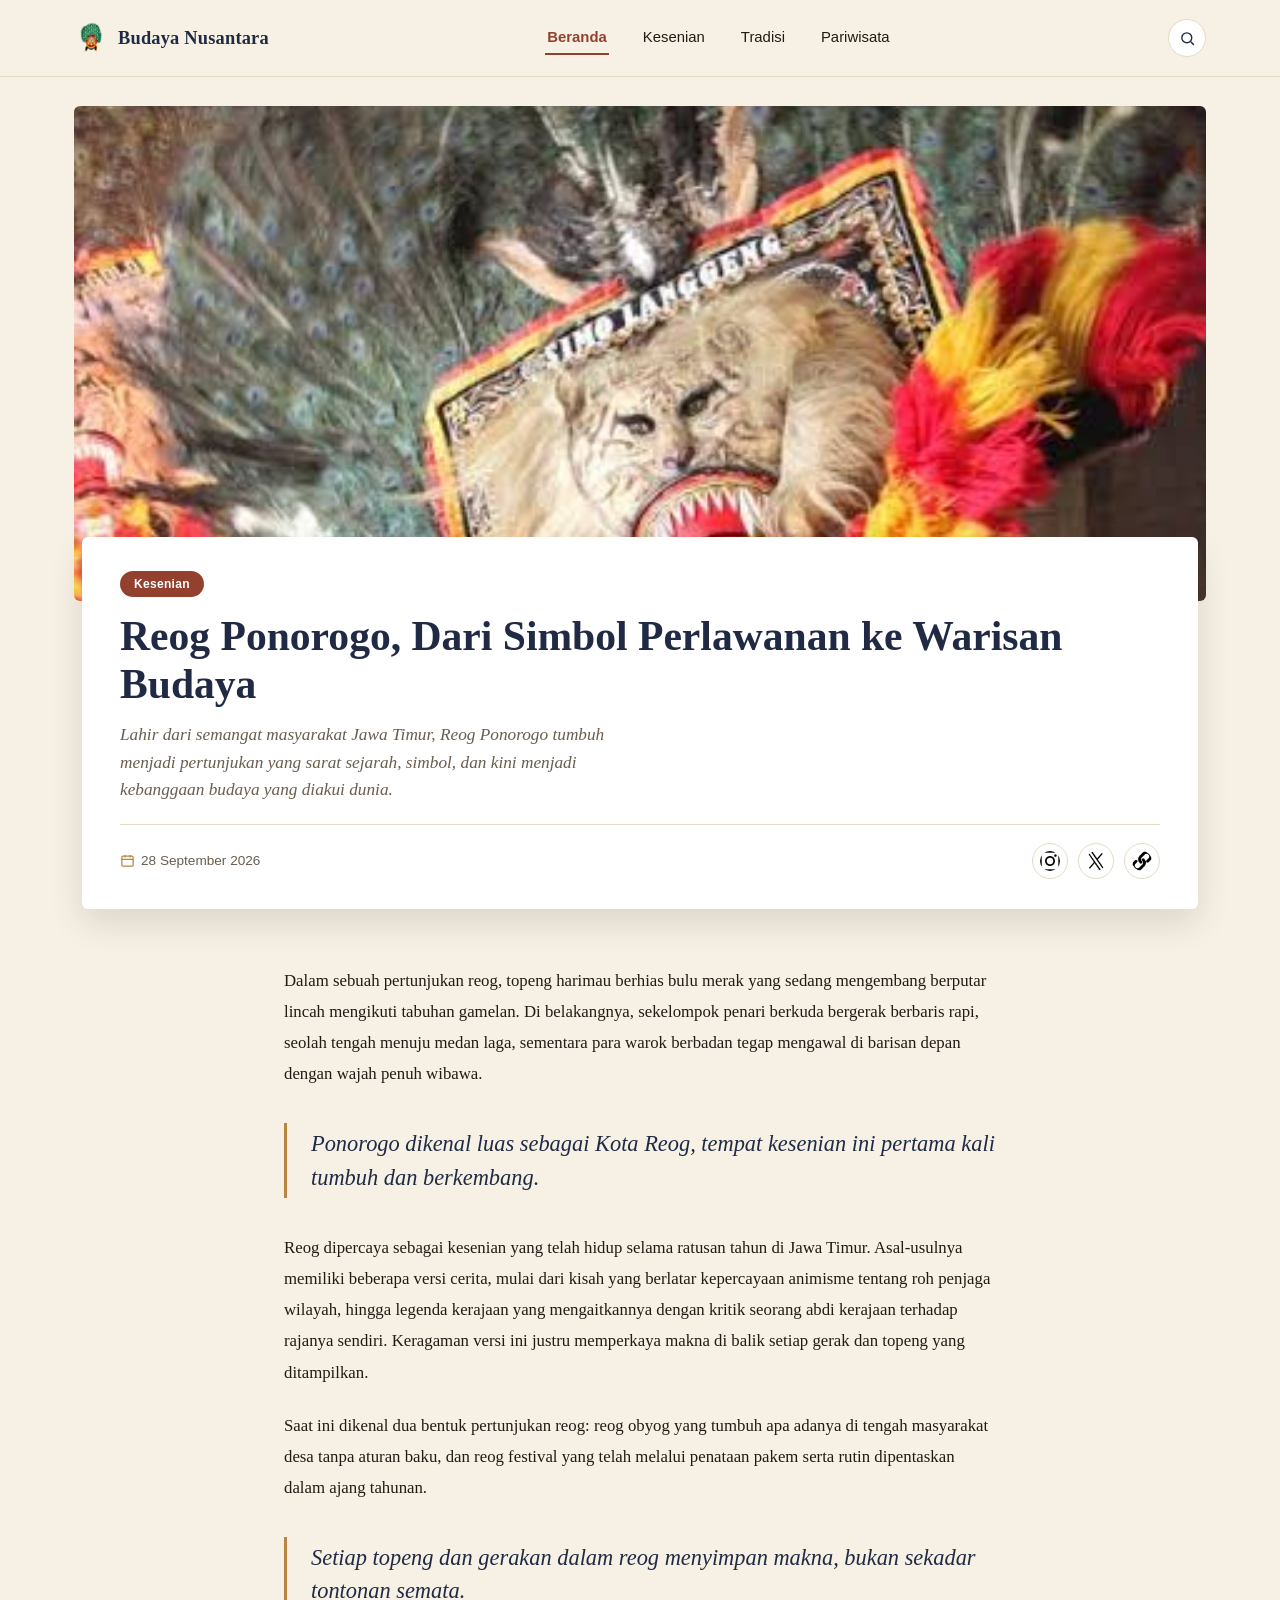
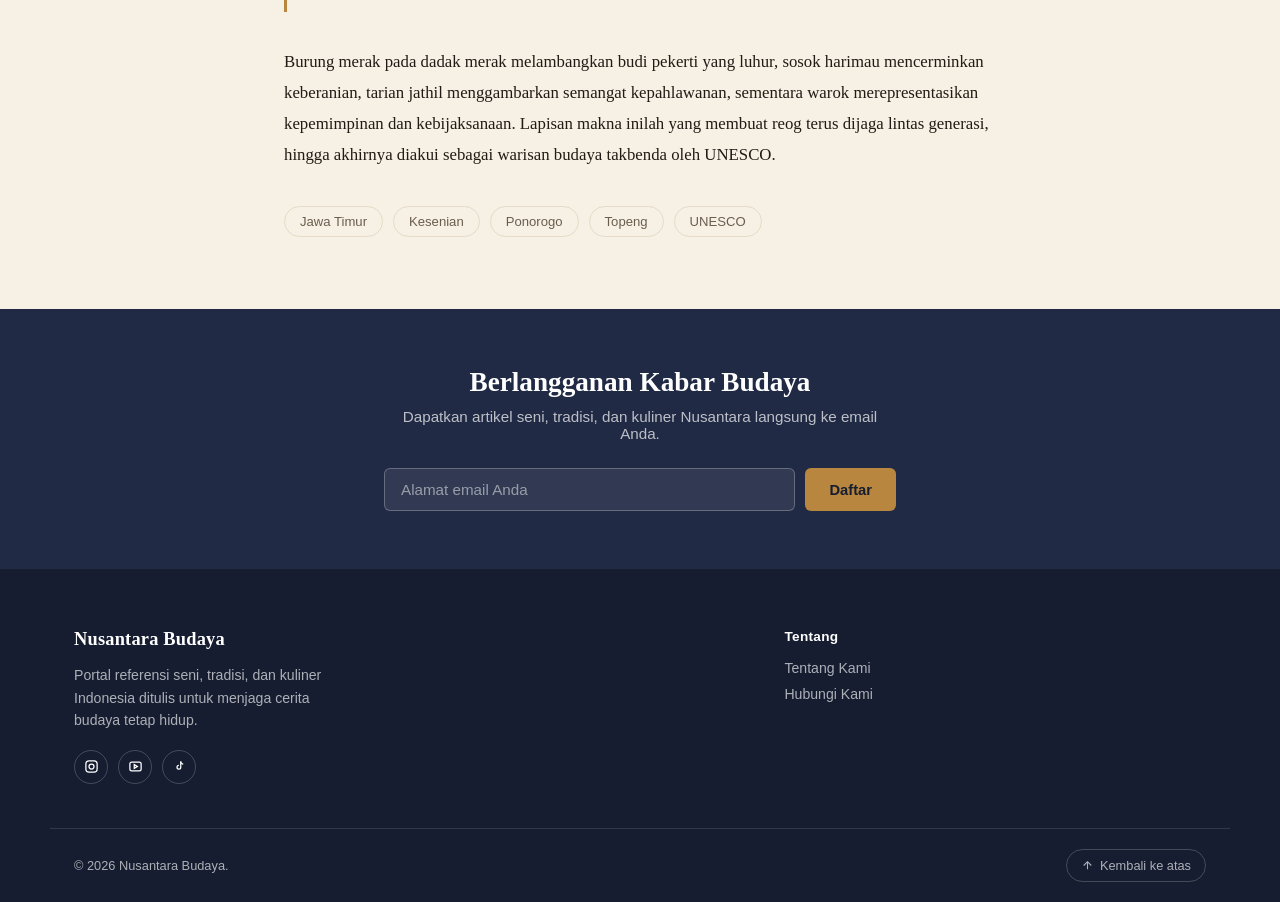
==== index.html @ d626c004 "first commit" ====
<!DOCTYPE html>
<html lang="id">
<head>
    <meta charset="UTF-8">
    <meta name="viewport" content="width=device-width, initial-scale=1.0">
    <title>Singo Barong: Sang Topeng Raksasa Ponorogo</title>
    <meta name="description" content="Singo Barong adalah topeng raksasa yang berasal dari Ponorogo, Jawa Timur. Topeng ini digunakan dalam pertunjukan seni tradisional yang dikenal sebagai Reog Ponorogo.">

<link rel="stylesheet" href="style/style.css">
</head>
<body>
    <header class="site-header" id="siteHeader">
  <div class="wrap header-inner">
    <a class="brand" href="index.html">
      <img class="brand-mark" src="img/logoreog.png" alt="Logo Budaya Nusantara" width="34" height="34">
      <span class="brand-name">Budaya Nusantara</span>
    </a>

    <nav class="nav-desktop" aria-label="Navigasi utama">
      <a href="index.html" class="is-active" aria-current="page">Beranda</a>
      <a href="kesenian.html">Kesenian</a>
      <a href="tradisi.html">Tradisi</a>
      <a href="pariwisata.html">Pariwisata</a>
    </nav>

    <div class="header-actions">
      <button class="icon-btn" id="searchToggle" aria-label="Buka pencarian" aria-expanded="false">
        <svg viewBox="0 0 24 24" fill="none" stroke-width="2"><circle cx="11" cy="11" r="7"/><path d="M21 21l-4.3-4.3"/></svg>
      </button>
      <button class="icon-btn nav-toggle" id="navToggle" aria-label="Buka menu" aria-expanded="false">
        <svg viewBox="0 0 24 24" fill="none" stroke-width="2"><path d="M4 6h16M4 12h16M4 18h16"/></svg>
      </button>
    </div>
  </div>

  <div class="search-panel" id="searchPanel">
    <form onsubmit="return false;">
      <input type="text" placeholder="Cari artikel budaya…" aria-label="Cari artikel">
      <button type="submit">Cari</button>
    </form>
  </div>
</header>

<nav class="nav-mobile" id="navMobile" aria-label="Navigasi mobile">
  <a href="index.html" class="is-active" aria-current="page">Beranda</a>
  <a href="kesenian.html">Kesenian</a>
  <a href="tradisi.html">Tradisi</a>
  <a href="pariwisata.html">Pariwisata</a>
</nav>

<main id="top">

  <section class="hero wrap">
    <div class="hero-media">
      <img src="img/images.jpg" alt="Pertunjukan seni Reog Ponorogo">
      <span class="hero-credit">Foto: Placeholder</span>
    </div>
  </section>

  <div class="wrap" style="padding:0;">
    <div class="article-card">
      <span class="category-badge">Kesenian</span>
      <h1 class="article-title">Reog Ponorogo, Dari Simbol Perlawanan ke Warisan Budaya</h1>
      <p class="article-excerpt">Lahir dari semangat masyarakat Jawa Timur, Reog Ponorogo tumbuh menjadi pertunjukan yang sarat sejarah, simbol, dan kini menjadi kebanggaan budaya yang diakui dunia.</p>
      <div class="article-meta">
        <span>
          <svg viewBox="0 0 24 24" fill="none" stroke-width="2"><rect x="3" y="5" width="18" height="16" rx="2"/><path d="M8 3v4M16 3v4M3 10h18"/></svg>
          28 September 2026
        </span>
        <div class="share-row" aria-label="Bagikan artikel">
          <button aria-label="Bagikan ke Instagram" onclick="shareTo('instagram')">
            <img src="img/icons/instagram.png" alt="instagram" width="20" height="20" class="icon-share">
          </button>
          <button aria-label="Bagikan ke X" onclick="shareTo('twitter')">
            <img src="img/icons/twitter.png" alt="x" width="24" height="24" class="icon-share">
          </button>
          <button aria-label="Salin tautan" onclick="copyLink()">
            <img src="img/icons/link.png" alt="Salin tautan" width="24" height="24" class="icon-share">
          </button>
        </div>
      </div>
    </div>
  </div>

  <div class="wrap content-grid">
    <article>

      <div class="article-body">
        <p>Dalam sebuah pertunjukan reog, topeng harimau berhias bulu merak yang sedang mengembang berputar lincah mengikuti tabuhan gamelan. Di belakangnya, sekelompok penari berkuda bergerak berbaris rapi, seolah tengah menuju medan laga, sementara para warok berbadan tegap mengawal di barisan depan dengan wajah penuh wibawa.</p>

        <blockquote class="pull-quote">Ponorogo dikenal luas sebagai Kota Reog, tempat kesenian ini pertama kali tumbuh dan berkembang.</blockquote>

        <p>Reog dipercaya sebagai kesenian yang telah hidup selama ratusan tahun di Jawa Timur. Asal-usulnya memiliki beberapa versi cerita, mulai dari kisah yang berlatar kepercayaan animisme tentang roh penjaga wilayah, hingga legenda kerajaan yang mengaitkannya dengan kritik seorang abdi kerajaan terhadap rajanya sendiri. Keragaman versi ini justru memperkaya makna di balik setiap gerak dan topeng yang ditampilkan.</p>

        <p>Saat ini dikenal dua bentuk pertunjukan reog: reog obyog yang tumbuh apa adanya di tengah masyarakat desa tanpa aturan baku, dan reog festival yang telah melalui penataan pakem serta rutin dipentaskan dalam ajang tahunan.</p>

        <blockquote class="pull-quote">Setiap topeng dan gerakan dalam reog menyimpan makna, bukan sekadar tontonan semata.</blockquote>

        <p>Burung merak pada dadak merak melambangkan budi pekerti yang luhur, sosok harimau mencerminkan keberanian, tarian jathil menggambarkan semangat kepahlawanan, sementara warok merepresentasikan kepemimpinan dan kebijaksanaan. Lapisan makna inilah yang membuat reog terus dijaga lintas generasi, hingga akhirnya diakui sebagai warisan budaya takbenda oleh UNESCO.</p>
      </div>

      <div class="tag-list">
        <a class="tag-pill" href="#">Jawa Timur</a>
        <a class="tag-pill" href="kesenian.html">Kesenian</a>
        <a class="tag-pill" href="#">Ponorogo</a>
        <a class="tag-pill" href="#">Topeng</a>
        <a class="tag-pill" href="#">UNESCO</a>
      </div>
    </article>
  </div>
  <section class="newsletter">
    <div class="wrap newsletter-inner">
      <h2>Berlangganan Kabar Budaya</h2>
      <p>Dapatkan artikel seni, tradisi, dan kuliner Nusantara langsung ke email Anda.</p>
      <form id="newsletterForm">
        <input type="email" required placeholder="Alamat email Anda" aria-label="Alamat email">
        <button type="submit">Daftar</button>
      </form>
      <p class="ok-msg" id="newsletterOk">Terima kasih! Anda berhasil berlangganan.</p>
    </div>
  </section>

</main>

<footer class="site-footer">
  <div class="wrap footer-grid">
    <div class="footer-brand">
      <span class="brand-name" style="color:#fff;">Nusantara Budaya</span>
      <p>Portal referensi seni, tradisi, dan kuliner Indonesia ditulis untuk menjaga cerita budaya tetap hidup.</p>
      <div class="social-row">
        <a href="#" aria-label="Instagram"><svg viewBox="0 0 24 24" fill="none" stroke-width="2"><rect x="3" y="3" width="18" height="18" rx="5"/><circle cx="12" cy="12" r="4"/></svg></a>
        <a href="#" aria-label="YouTube"><svg viewBox="0 0 24 24" fill="none" stroke-width="2"><rect x="3" y="5" width="18" height="14" rx="3"/><path d="M10 9l5 3-5 3z"/></svg></a>
        <a href="#" aria-label="TikTok"><svg viewBox="0 0 24 24" fill="none" stroke-width="2"><path d="M14 4v9a3 3 0 1 1-3-3"/><path d="M14 4c0 2 2 4 4 4"/></svg></a>
      </div>
    </div>
    <div>
      <h5>Tentang</h5>
      <ul>
        <li><a href="#">Tentang Kami</a></li>
        <li><a href="#">Hubungi Kami</a></li>
      </ul>
    </div>
  </div>
  <div class="footer-bottom">
    <span>© 2026 Nusantara Budaya.</span>
    <a class="back-top" href="#top">
      <svg viewBox="0 0 24 24" fill="none" stroke-width="2"><path d="M12 19V5M5 12l7-7 7 7"/></svg>
      Kembali ke atas
    </a>
  </div>
</footer>

<div class="toast" id="toast">Tautan disalin!</div>

<div class="lightbox" id="lightbox">
  <button class="lightbox-close" onclick="closeLightbox()" aria-label="Tutup"><svg viewBox="0 0 24 24" fill="none" stroke-width="2"><path d="M6 6l12 12M18 6L6 18"/></svg></button>
  <img id="lightboxImg" src="" alt="">
</div>

<script src="script.js"></script>
</body>
</html>
---- style/style.css ----
:root{
  --bg:        #F6F1E4;
  --surface:   #FFFFFF;
  --ink:       #221B15;
  --ink-soft:  #6B5D4E;
  --indigo:    #202A44;
  --indigo-2:  #161D30;
  --brass:     #B8863E;
  --brass-lt:  #E7C98B;
  --brick:     #93412E;
  --line:      #E5DBC6;
  --radius:    6px;
  --radius-pill: 999px;
  --shadow:    0 14px 34px rgba(34,27,20,.12);
  --font-serif:'Lora', Georgia, 'Times New Roman', serif;
  --font-sans: 'Work Sans', -apple-system, BlinkMacSystemFont, 'Segoe UI', sans-serif;
  --maxw: 1180px;
}

/* ---- 2. RESET DASAR ---- */
*,*::before,*::after{ box-sizing:border-box; }
html{ scroll-behavior:smooth; }
body{
  margin:0;
  background:var(--bg);
  color:var(--ink);
  font-family:var(--font-sans);
  -webkit-font-smoothing:antialiased;
}
img{ max-width:100%; display:block; }
a{ color:inherit; text-decoration:none; }
ul{ list-style:none; margin:0; padding:0; }
button{ font-family:inherit; cursor:pointer; }
.wrap{ max-width:var(--maxw); margin:0 auto; padding:0 24px; }
:focus-visible{ outline:3px solid var(--brass); outline-offset:2px; }

/* ---- 3. HEADER / NAVIGASI ---- */
.site-header{
  position:sticky; top:0; z-index:50;
  background:var(--bg);
  border-bottom:1px solid transparent;
  transition:box-shadow .25s ease, border-color .25s ease;
}
.site-header.is-scrolled{
  box-shadow:0 6px 18px rgba(34,27,20,.08);
  border-bottom-color:var(--line);
}
.header-inner{
  display:flex; align-items:center; justify-content:space-between;
  height:76px;
}
.brand{ display:flex; align-items:center; gap:10px; }
.brand-mark{
  width:34px; height:34px; flex:none;
  border-radius:8px; object-fit:cover;
}
.brand-name{
  font-family:var(--font-serif); font-weight:600; font-size:1.15rem;
  color:var(--indigo); letter-spacing:.2px;
}
.nav-desktop{ display:flex; align-items:center; gap:32px; }
.nav-desktop a{
  font-size:.93rem; font-weight:500; color:var(--ink);
  padding:8px 2px; border-bottom:2px solid transparent;
  transition:color .2s, border-color .2s;
}
.nav-desktop a:hover{ color:var(--brick); border-color:var(--brass); }
.nav-desktop a.is-active{ color:var(--brick); border-color:var(--brick); font-weight:600; }
.header-actions{ display:flex; align-items:center; gap:14px; }
.icon-btn{
  width:38px; height:38px; border-radius:50%;
  border:1px solid var(--line); background:var(--surface);
  display:flex; align-items:center; justify-content:center;
  transition:border-color .2s, background .2s;
}
.icon-btn:hover{ border-color:var(--brass); }
.icon-btn svg{ width:17px; height:17px; stroke:var(--indigo); }
.nav-toggle{ display:none; }

.search-panel{
  max-height:0; overflow:hidden; background:var(--surface);
  border-bottom:1px solid var(--line);
  transition:max-height .3s ease;
}
.search-panel.is-open{ max-height:90px; }
.search-panel form{
  display:flex; gap:10px; padding:18px 24px; max-width:var(--maxw); margin:0 auto;
}
.search-panel input{
  flex:1; border:1px solid var(--line); border-radius:var(--radius);
  padding:10px 14px; font-family:var(--font-sans); font-size:.95rem;
}
.search-panel button{
  background:var(--indigo); color:#fff; border:none; border-radius:var(--radius);
  padding:0 20px; font-weight:600; font-size:.9rem;
}

.nav-mobile{
  display:none; position:fixed; inset:76px 0 0 0; z-index:49;
  background:var(--bg); padding:28px 24px; overflow-y:auto;
  transform:translateY(-12px); opacity:0; pointer-events:none;
  transition:opacity .2s ease, transform .2s ease;
}
.nav-mobile.is-open{ opacity:1; transform:translateY(0); pointer-events:auto; }
.nav-mobile a{
  display:block; font-family:var(--font-serif); font-size:1.4rem;
  padding:14px 0; border-bottom:1px solid var(--line); color:var(--indigo);
}
.nav-mobile a.is-active{ color:var(--brick); }

@media (max-width:860px){
  .nav-desktop{ display:none; }
  .nav-toggle{ display:flex; }
  .nav-mobile{ display:block; }
}

/* ---- 4. HERO + KARTU JUDUL ARTIKEL ---- */
.hero{ padding-top:28px; }
.hero-media{
  border-radius:var(--radius); overflow:hidden; position:relative;
  aspect-ratio:16/7; background:var(--indigo);
}
.hero-media img{ width:100%; height:100%; object-fit:cover; }
.hero-credit{
  position:absolute; right:14px; bottom:14px;
  background:rgba(22,17,12,.55); color:#fff; font-size:.72rem;
  padding:4px 10px; border-radius:var(--radius-pill);
}

.article-card{
  background:var(--surface); box-shadow:var(--shadow); border-radius:var(--radius);
  margin:-64px 32px 0; position:relative; z-index:2;
  padding:34px 38px 30px;
}
.category-badge{
  display:inline-block; background:var(--brick); color:#fff;
  font-size:.75rem; font-weight:600; letter-spacing:.3px;
  padding:6px 14px; border-radius:var(--radius-pill);
}
.article-title{
  font-family:var(--font-serif); font-weight:600; color:var(--indigo);
  font-size:clamp(1.7rem, 3.4vw, 2.6rem); line-height:1.15;
  margin:16px 0 12px;
}
.article-excerpt{
  font-family:var(--font-serif); font-style:italic; color:var(--ink-soft);
  font-size:1.08rem; line-height:1.6; max-width:62ch; margin:0 0 20px;
}
.article-meta{
  display:flex; flex-wrap:wrap; gap:18px; align-items:center;
  color:var(--ink-soft); font-size:.85rem; padding-top:18px;
  border-top:1px solid var(--line);
}
.article-meta span{ display:flex; align-items:center; gap:6px; }
.article-meta svg{ width:15px; height:15px; stroke:var(--brass); }

.share-row{ display:flex; gap:10px; margin-left:auto; }
.share-row button{
  width:36px; height:36px; border-radius:50%; border:1px solid var(--line);
  background:var(--surface); display:flex; align-items:center; justify-content:center;
  transition:border-color .2s, transform .15s;
}
.share-row button:hover{ border-color:var(--brass); transform:translateY(-2px); }
.share-row svg{ width:15px; height:15px; stroke:var(--indigo); }
.icon-share{ width:20px; height:20px; object-fit:contain; border-radius:50%; }
.toast{
  position:fixed; left:50%; bottom:28px; transform:translate(-50%,16px);
  background:var(--indigo); color:#fff; padding:10px 20px; border-radius:var(--radius-pill);
  font-size:.85rem; opacity:0; pointer-events:none; transition:opacity .25s, transform .25s; z-index:99;
  max-width:86vw; text-align:center;
}
.toast.is-visible{ opacity:1; transform:translate(-50%,0); }

@media (max-width:640px){
  .article-card{ margin:-40px 14px 0; padding:24px 22px; }
  .share-row{ margin-left:0; width:100%; }
}

/* ---- 5. ISI ARTIKEL (kolom tunggal, tanpa sidebar) ---- */
.content-grid{
  max-width:760px; margin:56px auto 72px; padding:0 24px;
}
.article-body p{
  font-family:var(--font-serif); font-size:1.05rem; line-height:1.85;
  color:var(--ink); margin:0 0 22px;
}
.article-body a{ color:var(--brick); border-bottom:1px solid var(--brass-lt); }
blockquote.pull-quote{
  font-family:var(--font-serif); font-style:italic; color:var(--indigo);
  font-size:1.4rem; line-height:1.5; border-left:3px solid var(--brass);
  padding:4px 0 4px 24px; margin:34px 0;
}
.tag-list{ display:flex; flex-wrap:wrap; gap:10px; margin-top:36px; }
.tag-pill{
  border:1px solid var(--line); border-radius:var(--radius-pill);
  padding:7px 15px; font-size:.82rem; color:var(--ink-soft);
  transition:border-color .2s, color .2s;
}
.tag-pill:hover{ border-color:var(--brass); color:var(--brick); }

/* ---- 5b. GALERI (opsional, dipakai oleh kesenian.html) ---- */
.gallery{
  display:flex; gap:14px; overflow-x:auto; padding-bottom:8px; margin:28px 0;
  scroll-snap-type:x mandatory;
}
.gallery::-webkit-scrollbar{ height:6px; }
.gallery::-webkit-scrollbar-thumb{ background:var(--line); border-radius:4px; }
.gallery figure{ flex:0 0 220px; scroll-snap-align:start; margin:0; cursor:zoom-in; }
.gallery img{ width:220px; height:150px; object-fit:cover; border-radius:var(--radius); }
.gallery figcaption{ font-size:.78rem; color:var(--ink-soft); margin-top:8px; }

/* ---- 6. NEWSLETTER ---- */
.newsletter{ background:var(--indigo); color:#fff; padding:58px 0; }
.newsletter-inner{ max-width:560px; margin:0 auto; text-align:center; padding:0 24px; }
.newsletter h2{ font-family:var(--font-serif); font-size:1.7rem; margin:0 0 10px; }
.newsletter p{ color:rgba(255,255,255,.7); margin:0 0 26px; font-size:.95rem; }
.newsletter form{ display:flex; gap:10px; }
.newsletter input{
  flex:1; padding:12px 16px; border-radius:var(--radius); border:1px solid rgba(255,255,255,.25);
  background:rgba(255,255,255,.08); color:#fff; font-size:.95rem;
}
.newsletter input::placeholder{ color:rgba(255,255,255,.5); }
.newsletter button{
  background:var(--brass); color:var(--indigo-2); border:none; border-radius:var(--radius);
  padding:0 24px; font-weight:700; font-size:.92rem;
}
.newsletter .ok-msg{ display:none; color:var(--brass-lt); margin-top:14px; font-size:.9rem; }
@media (max-width:520px){ .newsletter form{ flex-direction:column; } }

/* ---- 7. FOOTER ---- */
.site-footer{ background:var(--indigo-2); color:rgba(255,255,255,.65); padding:60px 0 0; }
.footer-grid{
  display:grid; grid-template-columns:1.6fr 1fr; gap:36px; padding-bottom:44px;
}
@media (max-width:600px){ .footer-grid{ grid-template-columns:1fr; } }
.footer-grid h5{
  color:#fff; font-family:var(--font-sans); font-size:.85rem; letter-spacing:.3px;
  margin:0 0 16px;
}
.footer-grid ul li{ margin-bottom:10px; font-size:.88rem; }
.footer-grid ul a:hover{ color:#fff; }
.footer-brand p{ font-size:.88rem; line-height:1.6; max-width:36ch; margin:14px 0 18px; }
.social-row{ display:flex; gap:10px; }
.social-row a{
  width:34px; height:34px; border-radius:50%; border:1px solid rgba(255,255,255,.2);
  display:flex; align-items:center; justify-content:center;
}
.social-row svg{ width:15px; height:15px; stroke:#fff; }
.footer-bottom{
  border-top:1px solid rgba(255,255,255,.12); padding:20px 0;
  display:flex; align-items:center; justify-content:space-between; font-size:.8rem;
  max-width:var(--maxw); margin:0 auto; padding-left:24px; padding-right:24px;
}
.back-top{
  display:flex; align-items:center; gap:6px; color:rgba(255,255,255,.65);
  border:1px solid rgba(255,255,255,.2); border-radius:var(--radius-pill); padding:8px 14px;
}
.back-top svg{ width:13px; height:13px; stroke:currentColor; }

/* ---- 8. LIGHTBOX (dipakai bila ada .gallery) ---- */
.lightbox{
  position:fixed; inset:0; background:rgba(15,12,9,.9); z-index:100;
  display:flex; align-items:center; justify-content:center; padding:24px;
  opacity:0; pointer-events:none; transition:opacity .2s ease;
}
.lightbox.is-open{ opacity:1; pointer-events:auto; }
.lightbox img{ max-width:min(900px,92vw); max-height:82vh; border-radius:var(--radius); }
.lightbox-close{
  position:absolute; top:20px; right:24px; width:40px; height:40px; border-radius:50%;
  background:rgba(255,255,255,.12); border:1px solid rgba(255,255,255,.3);
  display:flex; align-items:center; justify-content:center;
}
.lightbox-close svg{ width:16px; height:16px; stroke:#fff; }
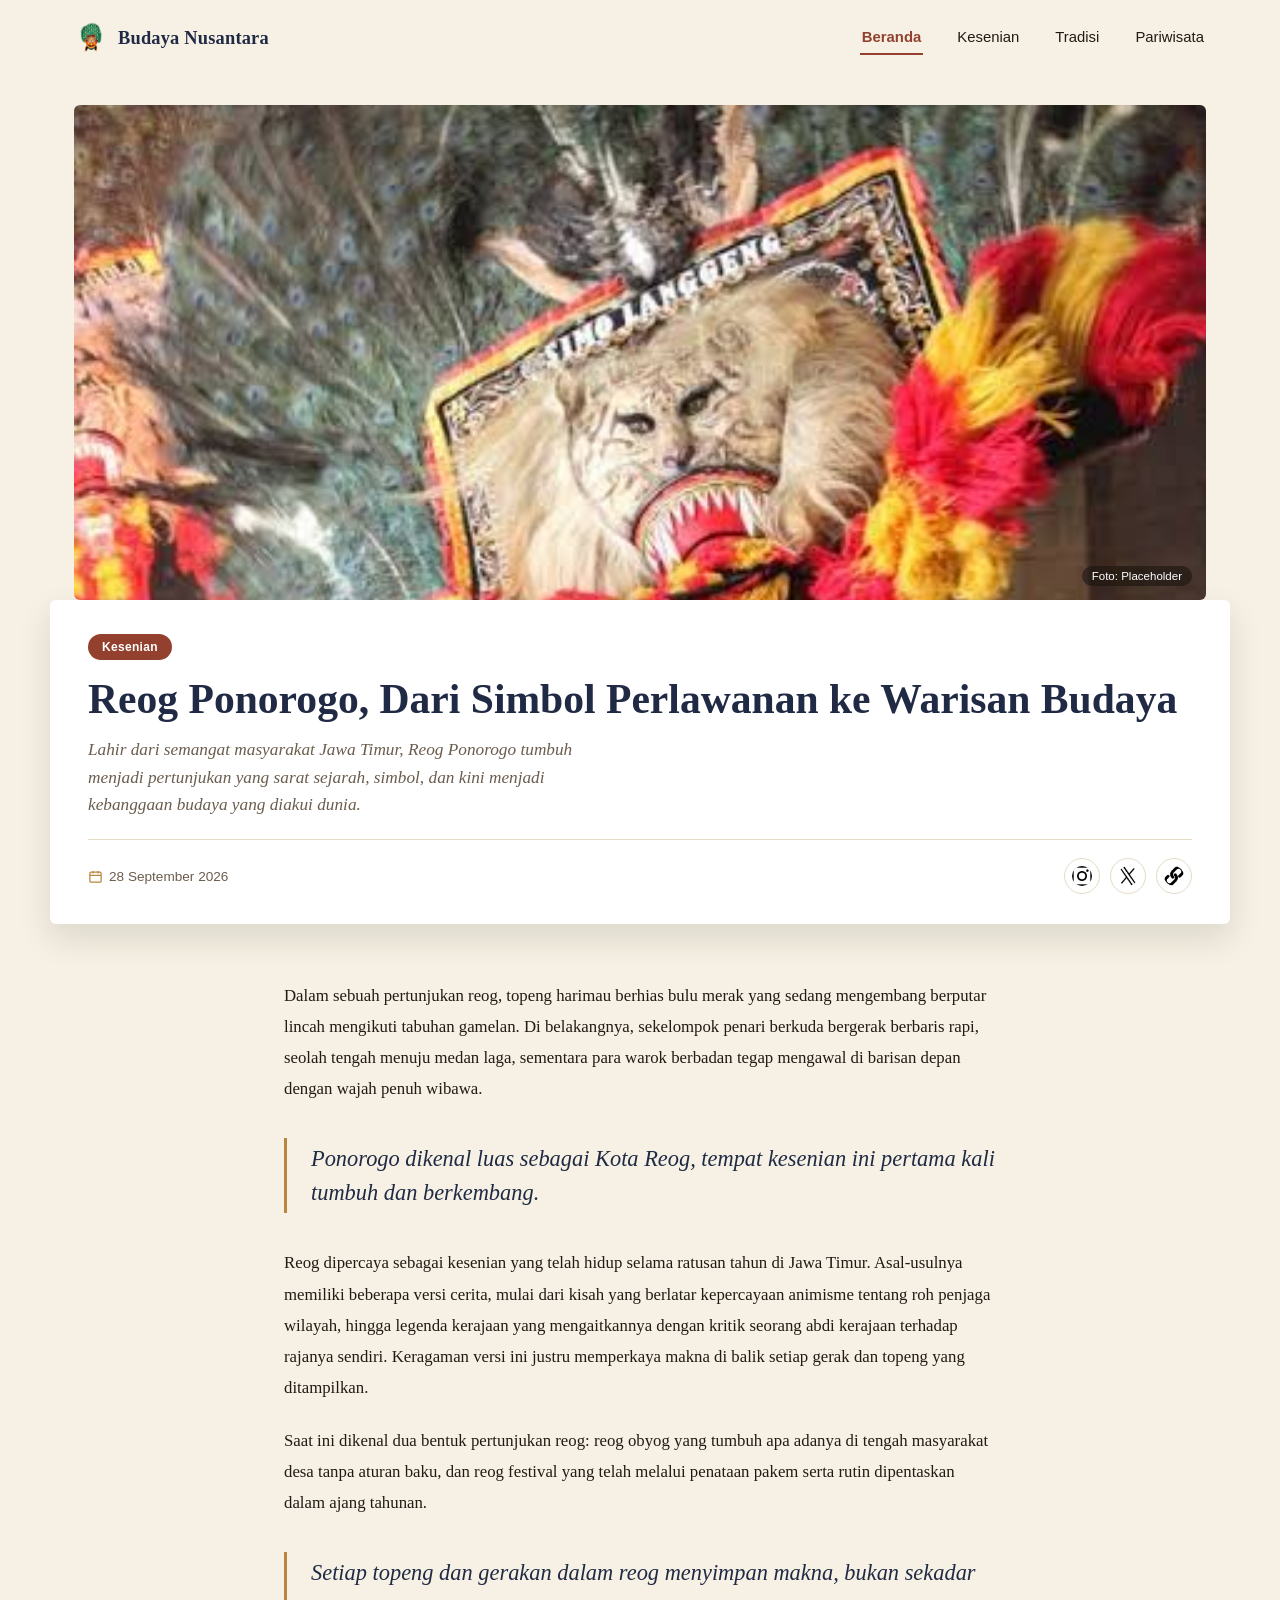
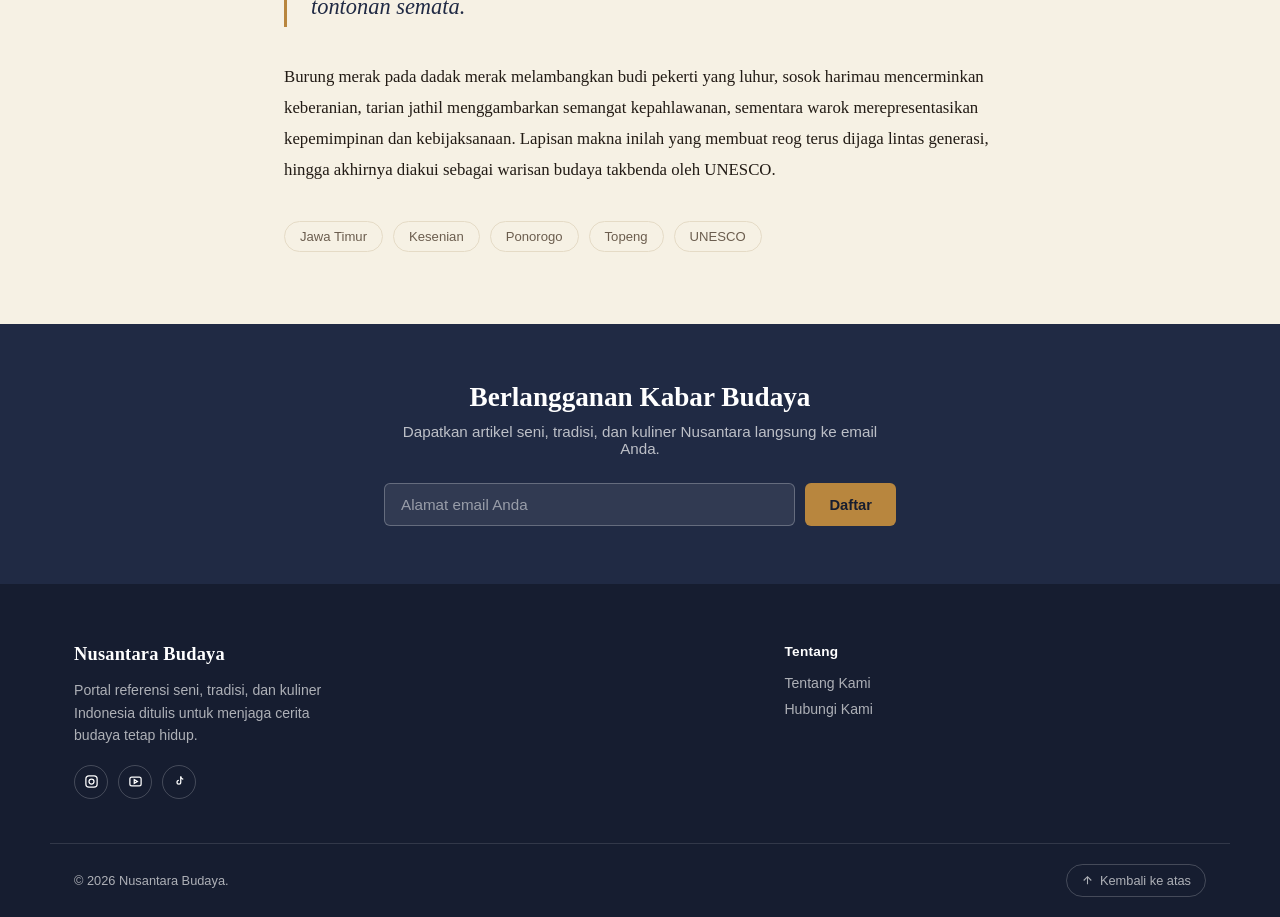
==== commit 59ba5cb1: "Update website" ====
--- a/index.html
+++ b/index.html
@@ -17,35 +17,18 @@
     </a>
 
     <nav class="nav-desktop" aria-label="Navigasi utama">
-      <a href="index.html" class="is-active" aria-current="page">Beranda</a>
-      <a href="kesenian.html">Kesenian</a>
-      <a href="tradisi.html">Tradisi</a>
-      <a href="pariwisata.html">Pariwisata</a>
+      <a href="beranda/index.html" class="is-active" aria-current="page">Beranda</a>
+      <a href="kesenian/index.html">Kesenian</a>
+      <a href="tradisi/index.html">Tradisi</a>
+      <a href="pariwisata/index.html">Pariwisata</a>
     </nav>
-
-    <div class="header-actions">
-      <button class="icon-btn" id="searchToggle" aria-label="Buka pencarian" aria-expanded="false">
-        <svg viewBox="0 0 24 24" fill="none" stroke-width="2"><circle cx="11" cy="11" r="7"/><path d="M21 21l-4.3-4.3"/></svg>
-      </button>
-      <button class="icon-btn nav-toggle" id="navToggle" aria-label="Buka menu" aria-expanded="false">
-        <svg viewBox="0 0 24 24" fill="none" stroke-width="2"><path d="M4 6h16M4 12h16M4 18h16"/></svg>
-      </button>
-    </div>
-  </div>
-
-  <div class="search-panel" id="searchPanel">
-    <form onsubmit="return false;">
-      <input type="text" placeholder="Cari artikel budaya…" aria-label="Cari artikel">
-      <button type="submit">Cari</button>
-    </form>
-  </div>
 </header>
 
 <nav class="nav-mobile" id="navMobile" aria-label="Navigasi mobile">
   <a href="index.html" class="is-active" aria-current="page">Beranda</a>
-  <a href="kesenian.html">Kesenian</a>
-  <a href="tradisi.html">Tradisi</a>
-  <a href="pariwisata.html">Pariwisata</a>
+  <a href="kesenian/index.html">Kesenian</a>
+  <a href="tradisi/index.html">Tradisi</a>
+  <a href="pariwisata/index.html">Pariwisata</a>
 </nav>
 
 <main id="top">
@@ -87,21 +70,16 @@
 
       <div class="article-body">
         <p>Dalam sebuah pertunjukan reog, topeng harimau berhias bulu merak yang sedang mengembang berputar lincah mengikuti tabuhan gamelan. Di belakangnya, sekelompok penari berkuda bergerak berbaris rapi, seolah tengah menuju medan laga, sementara para warok berbadan tegap mengawal di barisan depan dengan wajah penuh wibawa.</p>
-
         <blockquote class="pull-quote">Ponorogo dikenal luas sebagai Kota Reog, tempat kesenian ini pertama kali tumbuh dan berkembang.</blockquote>
-
         <p>Reog dipercaya sebagai kesenian yang telah hidup selama ratusan tahun di Jawa Timur. Asal-usulnya memiliki beberapa versi cerita, mulai dari kisah yang berlatar kepercayaan animisme tentang roh penjaga wilayah, hingga legenda kerajaan yang mengaitkannya dengan kritik seorang abdi kerajaan terhadap rajanya sendiri. Keragaman versi ini justru memperkaya makna di balik setiap gerak dan topeng yang ditampilkan.</p>
-
         <p>Saat ini dikenal dua bentuk pertunjukan reog: reog obyog yang tumbuh apa adanya di tengah masyarakat desa tanpa aturan baku, dan reog festival yang telah melalui penataan pakem serta rutin dipentaskan dalam ajang tahunan.</p>
-
         <blockquote class="pull-quote">Setiap topeng dan gerakan dalam reog menyimpan makna, bukan sekadar tontonan semata.</blockquote>
-
         <p>Burung merak pada dadak merak melambangkan budi pekerti yang luhur, sosok harimau mencerminkan keberanian, tarian jathil menggambarkan semangat kepahlawanan, sementara warok merepresentasikan kepemimpinan dan kebijaksanaan. Lapisan makna inilah yang membuat reog terus dijaga lintas generasi, hingga akhirnya diakui sebagai warisan budaya takbenda oleh UNESCO.</p>
       </div>
 
       <div class="tag-list">
         <a class="tag-pill" href="#">Jawa Timur</a>
-        <a class="tag-pill" href="kesenian.html">Kesenian</a>
+        <a class="tag-pill" href="kesenian/index.html">Kesenian</a>
         <a class="tag-pill" href="#">Ponorogo</a>
         <a class="tag-pill" href="#">Topeng</a>
         <a class="tag-pill" href="#">UNESCO</a>
@@ -136,8 +114,8 @@
     <div>
       <h5>Tentang</h5>
       <ul>
-        <li><a href="#">Tentang Kami</a></li>
-        <li><a href="#">Hubungi Kami</a></li>
+        <li><a href="aboutus/index.html">Tentang Kami</a></li>
+        <li><a href="contact/index.html">Hubungi Kami</a></li>
       </ul>
     </div>
   </div>
--- a/style/style.css
+++ b/style/style.css
@@ -17,7 +17,7 @@
   --maxw: 1180px;
 }
 
-/* ---- 2. RESET DASAR ---- */
+/* RESET DASAR  */
 *,*::before,*::after{ box-sizing:border-box; }
 html{ scroll-behavior:smooth; }
 body{
@@ -34,7 +34,7 @@
 .wrap{ max-width:var(--maxw); margin:0 auto; padding:0 24px; }
 :focus-visible{ outline:3px solid var(--brass); outline-offset:2px; }
 
-/* ---- 3. HEADER / NAVIGASI ---- */
+/* HEADER/NAVIGASI  */
 .site-header{
   position:sticky; top:0; z-index:50;
   background:var(--bg);
@@ -114,7 +114,7 @@
   .nav-mobile{ display:block; }
 }
 
-/* ---- 4. HERO + KARTU JUDUL ARTIKEL ---- */
+/*  hero+kartu judul artikel */
 .hero{ padding-top:28px; }
 .hero-media{
   border-radius:var(--radius); overflow:hidden; position:relative;
@@ -129,7 +129,7 @@
 
 .article-card{
   background:var(--surface); box-shadow:var(--shadow); border-radius:var(--radius);
-  margin:-64px 32px 0; position:relative; z-index:2;
+  margin:-70px 35ccghhhhhhpx 0; position:relative; z-index:2;
   padding:34px 38px 30px;
 }
 .category-badge{
@@ -176,7 +176,7 @@
   .share-row{ margin-left:0; width:100%; }
 }
 
-/* ---- 5. ISI ARTIKEL (kolom tunggal, tanpa sidebar) ---- */
+/* ISI ARTIKEL  */
 .content-grid{
   max-width:760px; margin:56px auto 72px; padding:0 24px;
 }
@@ -198,7 +198,11 @@
 }
 .tag-pill:hover{ border-color:var(--brass); color:var(--brick); }
 
-/* ---- 5b. GALERI (opsional, dipakai oleh kesenian.html) ---- */
+/* GALERI FOTO */
+.gallery-title{
+  font-family:var(--font-serif); font-size:1.45rem; color:var(--indigo);
+  margin:0 0 16px;
+}
 .gallery{
   display:flex; gap:14px; overflow-x:auto; padding-bottom:8px; margin:28px 0;
   scroll-snap-type:x mandatory;
@@ -209,7 +213,7 @@
 .gallery img{ width:220px; height:150px; object-fit:cover; border-radius:var(--radius); }
 .gallery figcaption{ font-size:.78rem; color:var(--ink-soft); margin-top:8px; }
 
-/* ---- 6. NEWSLETTER ---- */
+/* NEWSLETTER */
 .newsletter{ background:var(--indigo); color:#fff; padding:58px 0; }
 .newsletter-inner{ max-width:560px; margin:0 auto; text-align:center; padding:0 24px; }
 .newsletter h2{ font-family:var(--font-serif); font-size:1.7rem; margin:0 0 10px; }
@@ -227,7 +231,7 @@
 .newsletter .ok-msg{ display:none; color:var(--brass-lt); margin-top:14px; font-size:.9rem; }
 @media (max-width:520px){ .newsletter form{ flex-direction:column; } }
 
-/* ---- 7. FOOTER ---- */
+/* FOOTER */
 .site-footer{ background:var(--indigo-2); color:rgba(255,255,255,.65); padding:60px 0 0; }
 .footer-grid{
   display:grid; grid-template-columns:1.6fr 1fr; gap:36px; padding-bottom:44px;
@@ -257,7 +261,7 @@
 }
 .back-top svg{ width:13px; height:13px; stroke:currentColor; }
 
-/* ---- 8. LIGHTBOX (dipakai bila ada .gallery) ---- */
+/*  LIGHTBOX buat gallery */
 .lightbox{
   position:fixed; inset:0; background:rgba(15,12,9,.9); z-index:100;
   display:flex; align-items:center; justify-content:center; padding:24px;
@@ -270,4 +274,301 @@
   background:rgba(255,255,255,.12); border:1px solid rgba(255,255,255,.3);
   display:flex; align-items:center; justify-content:center;
 }
-.lightbox-close svg{ width:16px; height:16px; stroke:#fff; }+.lightbox-close svg{ width:16px; height:16px; stroke:#fff; }
+
+
+/* css contact form */
+
+/* CONTACT */
+.contact-hero{
+  position:relative;
+  overflow:hidden;
+  padding:72px 24px 84px;
+  background:var(--indigo);
+  color:#fff;
+  text-align:center;
+}
+
+.contact-hero::after{
+  position:absolute;
+  right:-65px;
+  bottom:-170px;
+  width:380px;
+  height:380px;
+  border:1px solid rgba(231,201,139,.2);
+  border-radius:50%;
+  box-shadow:0 0 0 34px rgba(231,201,139,.04),0 0 0 68px rgba(231,201,139,.035);
+  content:"";
+}
+
+.eyebrow,.section-kicker{
+  color:var(--brass-lt);
+  font-size:.75rem;
+  font-weight:700;
+  letter-spacing:.14em;
+  text-transform:uppercase;
+}
+
+.contact-hero h1{
+  position:relative;
+  z-index:1;
+  margin:12px 0 10px;
+  font-family:var(--font-serif);
+  font-size:clamp(2.4rem,5vw,3.8rem);
+  font-weight:600;
+  letter-spacing:-.03em;
+}
+
+.contact-hero p{
+  position:relative;
+  z-index:1;
+  max-width:570px;
+  margin:0 auto;
+  color:#e7e5df;
+  font-size:1rem;
+  line-height:1.75;
+}
+
+.contact-layout{
+  display:grid;
+  grid-template-columns:minmax(0,.85fr) minmax(0,1.15fr);
+  gap:clamp(32px,7vw,92px);
+  align-items:start;
+  padding-top:64px;
+  padding-bottom:76px;
+}
+
+.contact-aside{
+  padding:24px 0;
+}
+
+.contact-aside .section-kicker{
+  color:var(--brick);
+}
+
+.contact-aside h2,.contact-form-card h2{
+  font-family:var(--font-serif);
+  color:var(--indigo);
+  font-weight:600;
+}
+
+.contact-aside h2{
+  max-width:410px;
+  margin:14px 0;
+  font-size:clamp(1.8rem,3vw,2.4rem);
+  line-height:1.2;
+}
+
+.contact-aside > p,.form-intro{
+  color:var(--ink-soft);
+  line-height:1.75;
+}
+
+.contact-aside > p{
+  max-width:440px;
+  margin:0;
+}
+
+.contact-details{
+  display:grid;
+  gap:22px;
+  margin-top:34px;
+}
+
+.contact-detail{
+  display:flex;
+  align-items:center;
+  gap:14px;
+  min-width:0;
+}
+
+.detail-icon{
+  display:grid;
+  width:46px;
+  height:46px;
+  flex:none;
+  place-items:center;
+  border:1px solid var(--line);
+  border-radius:50%;
+  background:rgba(255,255,255,.62);
+}
+
+.detail-icon svg{
+  width:20px;
+  height:20px;
+  stroke:var(--brick);
+}
+
+.contact-detail > span:last-child{
+  display:grid;
+  gap:4px;
+}
+
+.detail-label{
+  color:var(--ink-soft);
+  font-size:.78rem;
+}
+
+.contact-detail strong{
+  overflow-wrap:anywhere;
+  color:var(--indigo);
+  font-size:.95rem;
+  font-weight:600;
+}
+
+a.contact-detail:hover strong{
+  color:var(--brick);
+}
+
+.aside-note{
+  display:flex;
+  gap:12px;
+  margin-top:38px;
+  padding:16px 18px;
+  border-left:3px solid var(--brass);
+  background:rgba(231,201,139,.16);
+}
+
+.aside-note > span{
+  color:var(--brass);
+  font-size:1.2rem;
+}
+
+.aside-note p{
+  margin:0;
+  color:var(--ink-soft);
+  font-family:var(--font-serif);
+  font-size:.93rem;
+  font-style:italic;
+  line-height:1.65;
+}
+
+.contact-form-card{
+  padding:clamp(24px,4vw,42px);
+  border:1px solid var(--line);
+  border-radius:var(--radius);
+  background:var(--surface);
+  box-shadow:var(--shadow);
+}
+
+.contact-form-card h2{
+  margin:0 0 5px;
+  font-size:1.65rem;
+}
+
+.form-intro{
+  margin:0 0 26px;
+  font-size:.9rem;
+}
+
+.contact-form-card form{
+  display:grid;
+  gap:18px;
+}
+
+.form-row{
+  display:grid;
+  gap:8px;
+}
+
+.form-row label{
+  color:var(--indigo);
+  font-size:.86rem;
+  font-weight:600;
+}
+
+.form-row input,.form-row select,.form-row textarea{
+  width:100%;
+  border:1px solid var(--line);
+  border-radius:var(--radius);
+  background:#fffefa;
+  color:var(--ink);
+  font:inherit;
+  font-size:.92rem;
+  transition:border-color .2s,box-shadow .2s;
+}
+
+.form-row input,.form-row select{
+  min-height:46px;
+  padding:10px 13px;
+}
+
+.form-row textarea{
+  min-height:132px;
+  padding:12px 13px;
+  resize:vertical;
+}
+
+.form-row input::placeholder,.form-row textarea::placeholder{
+  color:#9a8d7e;
+}
+
+.form-row input:focus,.form-row select:focus,.form-row textarea:focus{
+  border-color:var(--brass);
+  outline:none;
+  box-shadow:0 0 0 3px rgba(184,134,62,.13);
+}
+
+.contact-submit{
+  display:inline-flex;
+  min-height:48px;
+  align-items:center;
+  justify-content:center;
+  gap:10px;
+  margin-top:2px;
+  padding:0 22px;
+  border:0;
+  border-radius:var(--radius);
+  background:var(--brick);
+  color:#fff;
+  font-size:.92rem;
+  font-weight:600;
+  transition:background .2s,transform .2s;
+}
+
+.contact-submit:hover{
+  transform:translateY(-1px);
+  background:#783322;
+}
+
+.contact-submit svg{
+  width:17px;
+  height:17px;
+  stroke:currentColor;
+}
+
+@media (max-width:760px){
+  .contact-hero{
+    padding:58px 24px 68px;
+  }
+
+  .contact-layout{
+    grid-template-columns:1fr;
+    gap:26px;
+    padding-top:36px;
+    padding-bottom:52px;
+  }
+
+  .contact-aside{
+    padding:0;
+  }
+
+  .contact-details{
+    grid-template-columns:repeat(auto-fit,minmax(210px,1fr));
+    gap:18px;
+  }
+
+  .aside-note{
+    margin-top:26px;
+  }
+}
+
+@media (max-width:480px){
+  .contact-hero{
+    padding:48px 20px 56px;
+  }
+
+  .contact-form-card{
+    padding:24px 20px;
+  }
+}
